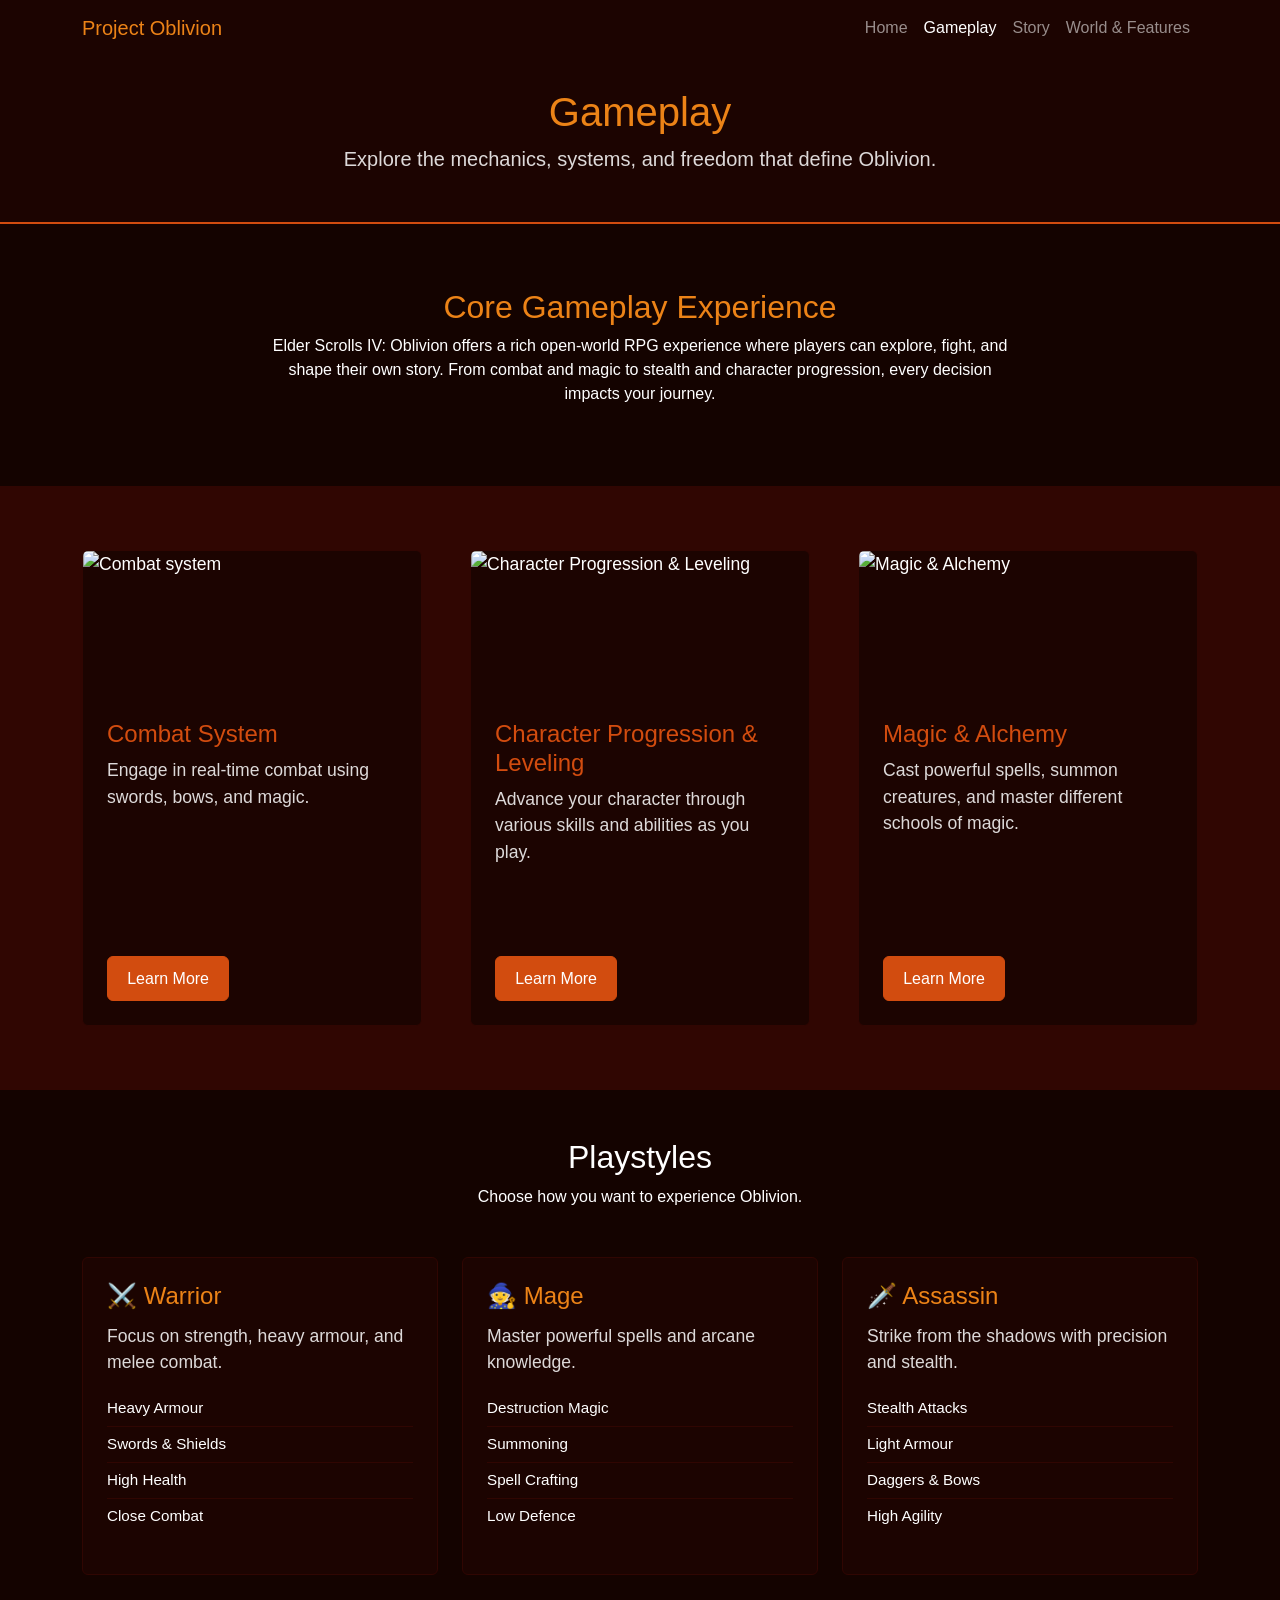
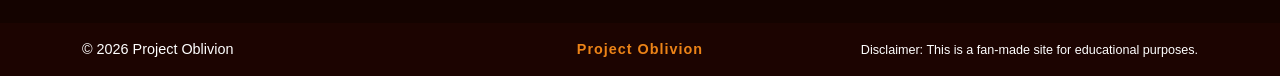
==== gameplay.html @ 770ca94a "Update modal images for combat, character progression, and magic systems" ====
<!doctype html>
<html lang="en">

<head>
  <meta charset="UTF-8" />
  <meta name="viewport" content="width=device-width, initial-scale=1.0" />
  <link href="https://cdn.jsdelivr.net/npm/bootstrap@5.3.3/dist/css/bootstrap.min.css" rel="stylesheet" />
  <link rel="stylesheet" href="style.css" />

  <title>Gameplay | Project Oblivion</title>
</head>

<body>
  <header>
    <nav class="navbar navbar-expand-lg navbar-dark">
      <div class="container">
        <a class="navbar-brand" href="index.html">Project Oblivion</a>

        <button class="navbar-toggler" type="button" data-bs-toggle="collapse" data-bs-target="#mainNav"
          aria-controls="mainNav" aria-expanded="false" aria-label="Toggle navigation">
          <span class="navbar-toggler-icon"></span>
        </button>

        <div class="collapse navbar-collapse" id="mainNav">
          <ul class="navbar-nav ms-auto">
            <li class="nav-item">
              <a class="nav-link" href="index.html">Home</a>
            </li>
            <li class="nav-item">
              <a class="nav-link active" href="gameplay.html">Gameplay</a>
            </li>
            <li class="nav-item">
              <a class="nav-link" href="story.html">Story</a>
            </li>
            <li class="nav-item">
              <a class="nav-link" href="world&features.html">World & Features</a>
            </li>
          </ul>
        </div>
      </div>
    </nav>
  </header>

  <main>
    <section class="page-hero text-center">
      <div class="container">
        <h1 class="display-6">Gameplay</h1>
        <p class="lead">
          Explore the mechanics, systems, and freedom that define Oblivion.
        </p>
      </div>
    </section>

    <section class="content-section">
      <div class="container">
        <div class="row">
          <div class="col-lg-8 mx-auto text-center">
            <h2>Core Gameplay Experience</h2>
            <p>
              Elder Scrolls IV: Oblivion offers a rich open-world RPG
              experience where players can explore, fight, and shape their own
              story. From combat and magic to stealth and character
              progression, every decision impacts your journey.
            </p>
          </div>
        </div>
      </div>
    </section>

    <section class="card-section">
      <div class="container">
        <div class="row g-5">

          <div class="col-md-4">
            <article class="card h-100 card-hover theme-card">
              <img src="images/combat.jpg" class="card-img-top" alt="Combat system" />

              <div class="card-body d-flex flex-column">
                <h5 class="card-title">Combat System</h5>
                <p class="card-text">
                  Engage in real-time combat using swords, bows, and magic.
                </p>
                <button class="btn btn-primary btn-card-bottom-left" data-bs-toggle="modal"
                  data-bs-target="#combatModal">
                  Learn More
                </button>
              </div>
            </article>
          </div>


          <div class="col-md-4">
            <article class="card h-100 card-hover theme-card">
              <img src="images/progression.jpg" class="card-img-top" alt="Character Progression & Leveling" />

              <div class="card-body d-flex flex-column">
                <h5 class="card-title">Character Progression & Leveling</h5>
                <p class="card-text">
                  Advance your character through various skills and abilities as you play.
                </p>
                <button class="btn btn-primary btn-card-bottom-left" data-bs-toggle="modal"
                  data-bs-target="#progressionModal">
                  Learn More
                </button>
              </div>
            </article>
          </div>

          <div class="col-md-4">
            <article class="card h-100 card-hover theme-card">
              <img src="images/magic.jpg" class="card-img-top" alt="Magic & Alchemy" />

              <div class="card-body d-flex flex-column">
                <h5 class="card-title">Magic & Alchemy</h5>
                <p class="card-text">
                  Cast powerful spells, summon creatures, and master different schools of magic.
                </p>
                <button class="btn btn-primary btn-card-bottom-left" data-bs-toggle="modal"
                  data-bs-target="#magicModal">
                  Learn More
                </button>
              </div>
            </article>
          </div>

        </div>
      </div>
    </section>

    <section class="playstyle-section py-5">
      <div class="container">

        <div class="text-center mb-5">
          <h2>Playstyles</h2>
          <p>
            Choose how you want to experience Oblivion.
          </p>
        </div>

        <div class="row g-4">
          <div class="col-md-4">
            <article class="card playstyle-card h-100">
              <div class="card-body d-flex flex-column">
                <h4 class="playstyle-title">⚔️ Warrior</h4>
                <p class="playstyle-text">
                  Focus on strength, heavy armour, and melee combat.
                </p>

                <ul class="playstyle-list list-unstyled mt-auto">
                  <li>Heavy Armour</li>
                  <li>Swords & Shields</li>
                  <li>High Health</li>
                  <li>Close Combat</li>
                </ul>

              </div>
            </article>
          </div>

          <div class="col-md-4">
            <article class="card playstyle-card h-100">
              <div class="card-body d-flex flex-column">
                <h4 class="playstyle-title">🧙 Mage</h4>
                <p class="playstyle-text">
                  Master powerful spells and arcane knowledge.
                </p>

                <ul class="playstyle-list list-unstyled mt-auto">
                  <li>Destruction Magic</li>
                  <li>Summoning</li>
                  <li>Spell Crafting</li>
                  <li>Low Defence</li>
                </ul>

              </div>
            </article>
          </div>

          <div class="col-md-4">
            <article class="card playstyle-card h-100">
              <div class="card-body d-flex flex-column">
                <h4 class="playstyle-title">🗡️ Assassin</h4>
                <p class="playstyle-text">
                  Strike from the shadows with precision and stealth.
                </p>

                <ul class="playstyle-list list-unstyled mt-auto">
                  <li>Stealth Attacks</li>
                  <li>Light Armour</li>
                  <li>Daggers & Bows</li>
                  <li>High Agility</li>
                </ul>

              </div>
            </article>
          </div>

        </div>
      </div>
    </section>

  </main>
  <footer class="text-white py-3 mt-auto">
    <div class="container">
      <div class="row align-items-center text-center text-md-start">
        <div class="col-md-4 mb-2 mb-md-0">
          <span>&copy; 2026 Project Oblivion</span>
        </div>

        <div class="col-md-4 text-md-center mb-2 mb-md-0">
          <strong>Project Oblivion</strong>
        </div>

        <div class="col-md-4 text-md-end">
          <small>
            Disclaimer: This is a fan-made site for educational purposes.
          </small>
        </div>
      </div>
    </div>
  </footer>

  <div class="modal fade" id="combatModal" tabindex="-1" aria-labelledby="combatModalLabel" aria-hidden="true">
    <div class="modal-dialog modal-lg modal-dialog-centered">
      <div class="modal-content">

        <div class="modal-header">
          <h5 class="modal-title" id="combatModalLabel">Combat System</h5>
          <button type="button" class="btn-close" data-bs-dismiss="modal" aria-label="Close"></button>
        </div>

        <div class="modal-body">
          <img src="images/combat-system.jpg" class="img-fluid modal-img mb-3"
            alt="Combat gameplay">

          <h1>Mastering Combat</h1>

          <p>
            Oblivion's combat revolves around four weapon skills —
            Blade, Blunt, Hand to Hand, and Marksman — each tied to Strength or Agility.
            Blocking, timing, and counterattacks form the core of melee combat.
            Power attacks deal heavy damage and vary depending on movement direction.
            Against ranged enemies, strafing and timing are key to survival.
            Weapon durability also plays a major role in overall damage output.
          </p>
        </div>

        <div class="modal-footer">
          <button class="btn btn-secondary" data-bs-dismiss="modal">Close</button>
        </div>

      </div>
    </div>
  </div>

  <div class="modal fade" id="progressionModal" tabindex="-1" aria-labelledby="progressionModalLabel"
    aria-hidden="true">
    <div class="modal-dialog modal-lg modal-dialog-centered">
      <div class="modal-content">

        <div class="modal-header">
          <h5 class="modal-title" id="progressionModalLabel">Character Progression & Leveling</h5>
          <button type="button" class="btn-close" data-bs-dismiss="modal" aria-label="Close"></button>
        </div>

        <div class="modal-body">
          <img src="images/character-progression.jpg" class="img-fluid modal-img mb-3"
            alt="Character progression">

          <h1>Leveling System</h1>

          <p>
            In Oblivion, your skills improve by using them in gameplay.
            Combat, magic, and stealth actions directly influence your character growth.
            When you rest, you level up and allocate attribute bonuses.
          </p>

          <p>
            This system encourages organic development while still allowing strategic build optimization
            depending on how you play.
          </p>
        </div>

        <div class="modal-footer">
          <button class="btn btn-secondary" data-bs-dismiss="modal">Close</button>
        </div>

      </div>
    </div>
  </div>

  <div class="modal fade" id="magicModal" tabindex="-1" aria-labelledby="magicModalLabel" aria-hidden="true">
    <div class="modal-dialog modal-lg modal-dialog-centered">
      <div class="modal-content">

        <div class="modal-header">
          <h5 class="modal-title" id="magicModalLabel">Magic & Alchemy</h5>
          <button type="button" class="btn-close" data-bs-dismiss="modal" aria-label="Close"></button>
        </div>

        <div class="modal-body">
          <img src="images/magic-modal.jpg" class="img-fluid modal-img mb-3"
            alt="Magic and alchemy">

          <h1>Arcane Systems</h1>

          <p>
            Magic is divided into schools such as Destruction, Restoration, Illusion, Conjuration,
            Alteration, and Mysticism. Each school offers unique abilities and playstyles.
          </p>

          <p>
            Alchemy allows you to craft potions and poisons from ingredients found across the world.
            Experimentation reveals effects and enables powerful custom combinations.
          </p>

          <p>
            Together, Magic and Alchemy create deep gameplay flexibility for any character build.
          </p>
        </div>

        <div class="modal-footer">
          <button class="btn btn-secondary" data-bs-dismiss="modal">Close</button>
        </div>

      </div>
    </div>
  </div>

  <script src="https://cdn.jsdelivr.net/npm/bootstrap@5.3.3/dist/js/bootstrap.bundle.min.js"></script>
</body>

</html>
---- style.css ----
:root {
    --coffee-bean: #140300;
    --coffee-bean-2: #1C0401;
    --rich-mahogany: #300602;
    --spicy-orange: #D24C0F;
    --tiger-orange: #EC8317;
}

html, body {
    height: 100%;
    margin: 0;
}

body {
    font-family: Arial, sans-serif;
    background-color: var(--rich-mahogany);
    color: #fff;
    display: flex;
    flex-direction: column;
}

main {
    flex: 1;
}

.navbar {
    background-color: var(--coffee-bean-2);
}

.navbar-brand {
    color: var(--tiger-orange);
}

footer {
    font-size: 0.9rem;
    background-color: var(--coffee-bean-2);
    color: white;
    border-top: none;
    margin-top: 0;
}

footer strong {
    color: var(--tiger-orange);
    letter-spacing: 1px;
}

.hero-slide {
    height: 40vh;
    background-size: cover;
    background-position: center;
    position: relative;
}

.hero-slide::before {
    content: "";
    position: absolute;
    inset: 0;
    background: rgba(0, 0, 0, 0.6);
}

.carousel-caption {
    z-index: 2;
}

.carousel-caption h1 {
    color: var(--tiger-orange);
    text-shadow: 0 0 10px rgba(236, 131, 23, 0.4);
}

.hero-slide-1 { background-image: url('images/hero1.jpg'); }
.hero-slide-2 { background-image: url('images/hero2.jpg'); }
.hero-slide-3 { background-image: url('images/hero3.jpg'); }
.hero-slide-4 { background-image: url('images/hero4.jpg'); }

.card {
    background-color: var(--coffee-bean-2);
    color: white;
    border: 1px solid var(--rich-mahogany);
}

.card-img-top {
    height: 150px;
    object-fit: cover;
}

.card-title {
    color: var(--spicy-orange);
}

.card-body {
    padding: 1rem;
}

.card-hover {
    transition: transform 0.3s ease, box-shadow 0.3s ease, border-color 0.3s ease;
}

.card-hover:hover {
    transform: translateY(-8px);
    box-shadow: 0 10px 25px rgba(236, 131, 23, 0.25);
    border-color: var(--tiger-orange);
}

.modal-img {
    width: 100%;
    max-height: 200px;
    object-fit: cover;
}

.btn-primary {
    background-color: var(--spicy-orange);
    border-color: var(--spicy-orange);
}

.btn-primary:hover {
    background-color: var(--tiger-orange);
    border-color: var(--tiger-orange);
}

.list-group-item {
    background-color: var(--coffee-bean-2);
    color: white;
    border-color: var(--rich-mahogany);
}

.page-hero {
    background-color: var(--coffee-bean-2);
    color: white;
    padding: 2rem 0;
    border-bottom: 2px solid var(--spicy-orange);
}

.page-hero h1 {
    color: var(--tiger-orange);
}

.page-hero p {
    color: rgba(255, 255, 255, 0.85);
}

.content-section {
    background-color: var(--coffee-bean);
    color: white;
    padding: 4rem 0;
}

.content-section h2 {
    color: var(--tiger-orange);
}

.card-section {
    background-color: var(--rich-mahogany);
    padding: 4rem 0;
}

.theme-card {
    background-color: var(--coffee-bean-2);
    color: white;
    border: 1px solid var(--rich-mahogany);
}

.theme-card .card-title {
    color: var(--spicy-orange);
}

.theme-card .card-text {
    color: rgba(255, 255, 255, 0.85);
}

.playstyle-section {
    background-color: var(--coffee-bean);
    color: white;
}

.playstyle-card {
    background-color: var(--coffee-bean-2);
    border: 1px solid var(--rich-mahogany);
    transition: transform 0.3s ease, box-shadow 0.3s ease, border-color 0.3s ease;
}

.playstyle-card:hover {
    transform: translateY(-8px);
    box-shadow: 0 10px 25px rgba(236, 131, 23, 0.25);
    border-color: var(--tiger-orange);
}

.playstyle-title {
    color: var(--tiger-orange);
    margin-bottom: 0.75rem;
}

.playstyle-text {
    color: rgba(255, 255, 255, 0.85);
}

.playstyle-list li {
    padding: 6px 0;
    border-bottom: 1px solid var(--rich-mahogany);
    color: white;
    font-size: 0.95rem;
}

.playstyle-list li:last-child {
    border-bottom: none;
}

.card-body {
    display: flex;
    flex-direction: column;
    height: 100%;
}

.btn-card-bottom-left {
    margin-top: auto;
    align-self: flex-start;
}

.side-quests .theme-card {
    transition: transform 0.3s ease, box-shadow 0.3s ease;
}

.side-quests .theme-card:hover {
    transform: translateY(-8px) scale(1.05);
    box-shadow: 0 12px 30px rgba(236, 131, 23, 0.3);
    border-color: var(--tiger-orange);
}

#storyAccordion .accordion-item {
    background-color: var(--coffee-bean-2);
    border: 1px solid var(--rich-mahogany);
    margin-bottom: 10px;
    border-radius: 6px;
    overflow: hidden;
}

#storyAccordion .accordion-button {
    background-color: var(--coffee-bean-2);
    color: white;
    font-weight: 500;
    box-shadow: none;
}

#storyAccordion .accordion-button:not(.collapsed) {
    background-color: var(--rich-mahogany);
    color: var(--tiger-orange);
}

#storyAccordion .accordion-body {
    background-color: var(--coffee-bean-2);
    color: rgba(255, 255, 255, 0.85);
    border-top: 1px solid var(--rich-mahogany);
}

.modal-content {
    background-color: var(--coffee-bean-2);
    color: white;
    border: 1px solid var(--rich-mahogany);
}

.modal-header {
    border-bottom: 1px solid var(--rich-mahogany);
}

.map-card {
    border: 2px solid var(--spicy-orange);
    box-shadow: 0 0 20px rgba(236, 131, 23, 0.15);
}

.feature-card {
    transition: transform 0.3s ease, box-shadow 0.3s ease;
}

.feature-card:hover {
    transform: translateY(-10px) scale(1.04);
    box-shadow: 0 12px 30px rgba(236, 131, 23, 0.25);
    border-color: var(--tiger-orange);
}

@media (min-width: 1200px) {
    .card {
        font-size: 1.1rem;
    }

    .card-title {
        font-size: 1.5rem;
    }

    .card-img-top {
        height: 220px;
    }

    .card-body {
        padding: 1.5rem;
    }

    .btn {
        font-size: 1rem;
        padding: 0.6rem 1.2rem;
    }
}
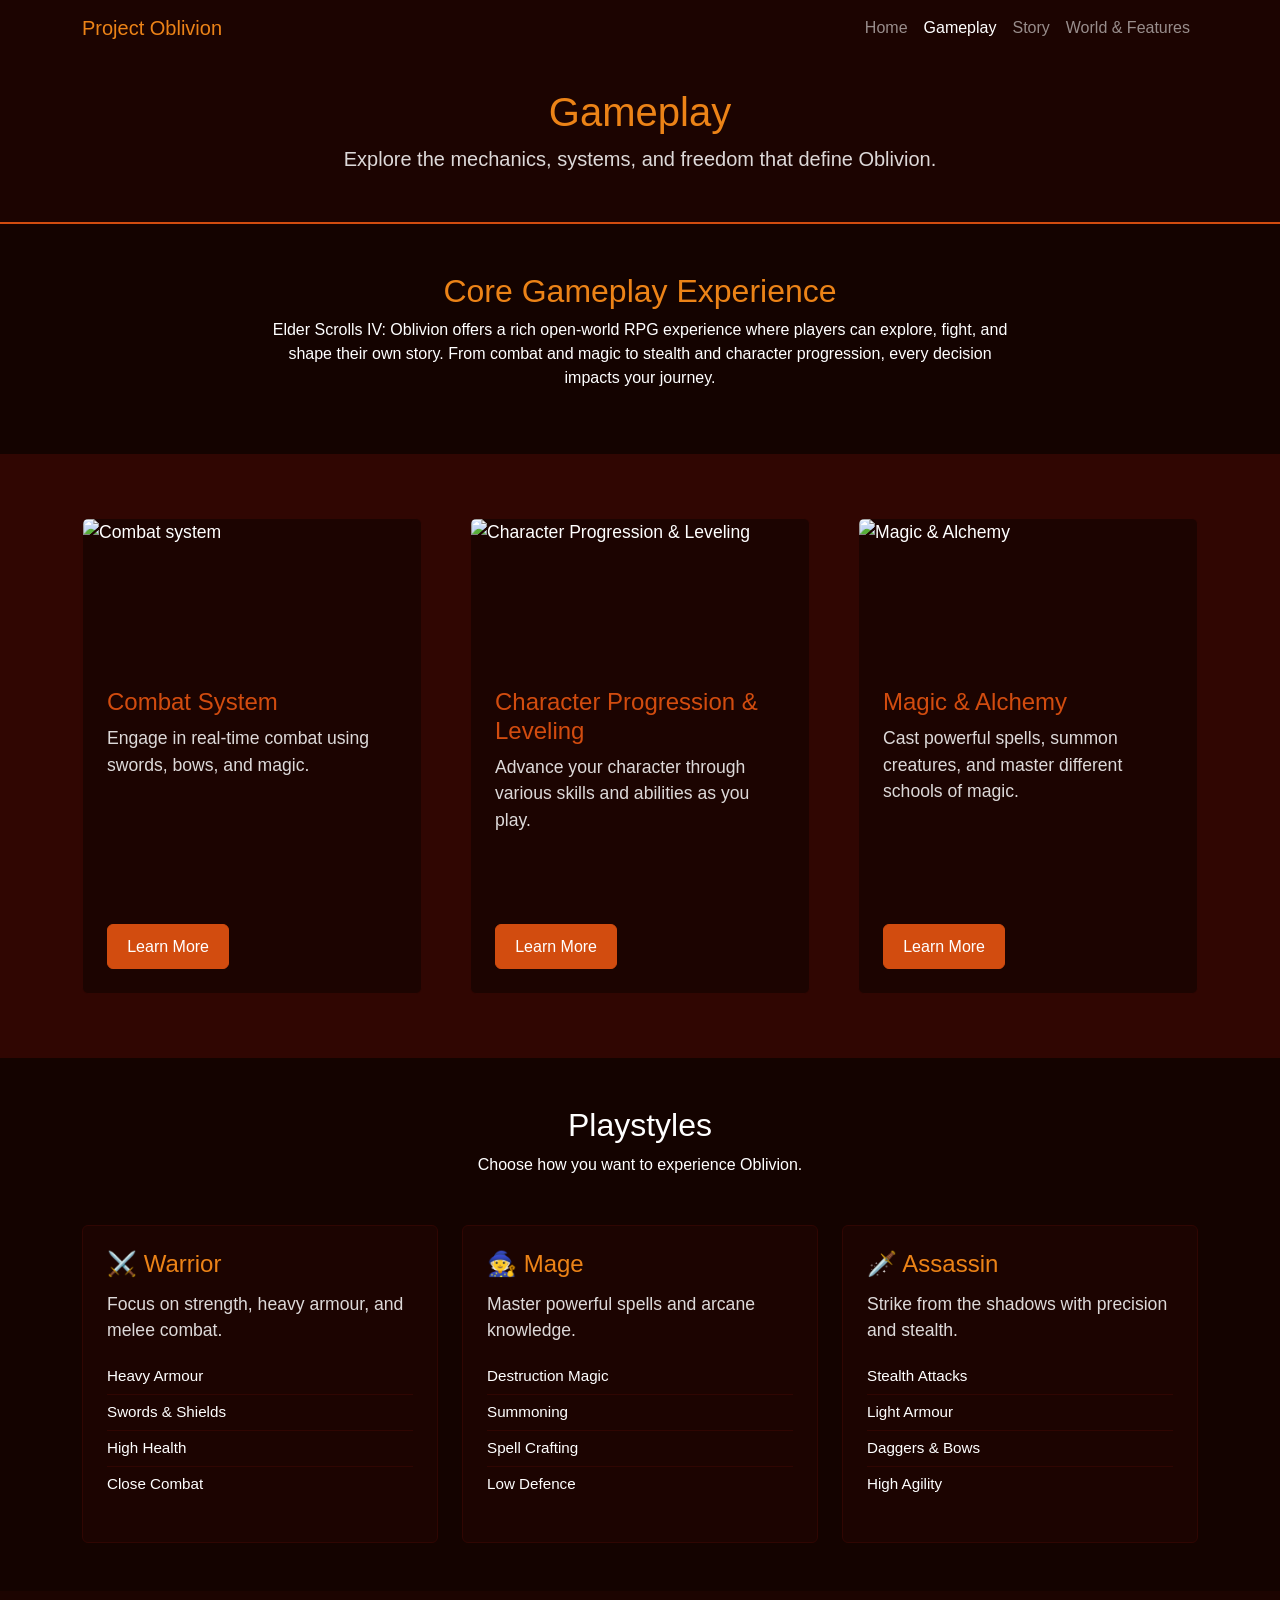
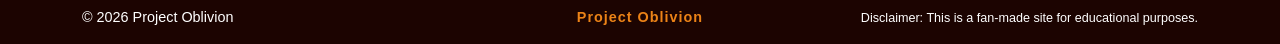
==== commit 0a6ec8b3: "Add core gameplay section class with padding for improved layout" ====
--- a/gameplay.html
+++ b/gameplay.html
@@ -51,7 +51,7 @@
       </div>
     </section>
 
-    <section class="content-section">
+    <section class="content-section core-gameplay-section">
       <div class="container">
         <div class="row">
           <div class="col-lg-8 mx-auto text-center">
--- a/style.css
+++ b/style.css
@@ -276,6 +276,11 @@
     border-color: var(--tiger-orange);
 }
 
+.core-gameplay-section {
+    padding-top: 3.0rem;
+    padding-bottom: 3.0rem;
+}
+
 @media (min-width: 1200px) {
     .card {
         font-size: 1.1rem;
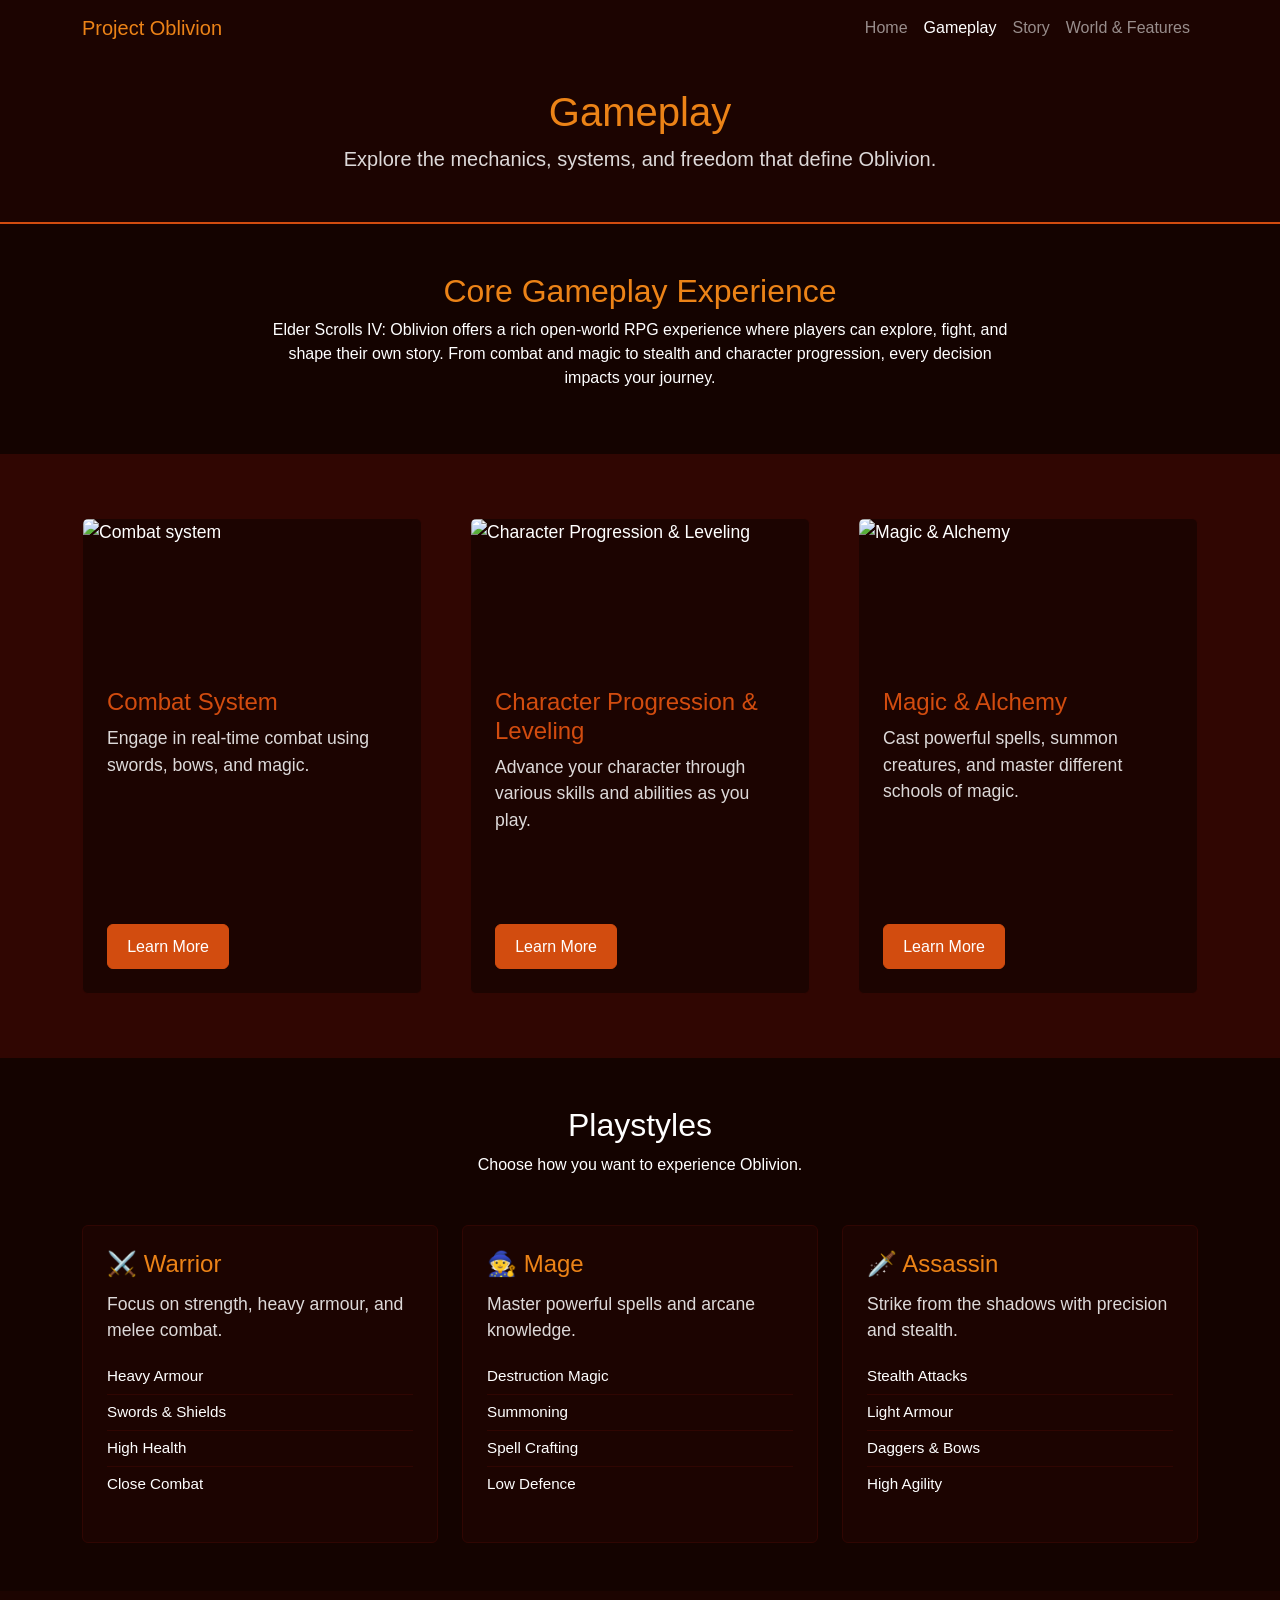
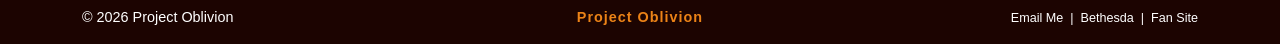
==== commit 09d2c392: "Enhance footer with contact email and links to Bethesda for improved user engagement" ====
--- a/gameplay.html
+++ b/gameplay.html
@@ -200,9 +200,11 @@
     </section>
 
   </main>
-  <footer class="text-white py-3 mt-auto">
+
+  <footer class="text-white py-3 mt-auto" role="contentinfo">
     <div class="container">
       <div class="row align-items-center text-center text-md-start">
+
         <div class="col-md-4 mb-2 mb-md-0">
           <span>&copy; 2026 Project Oblivion</span>
         </div>
@@ -213,9 +215,19 @@
 
         <div class="col-md-4 text-md-end">
           <small>
-            Disclaimer: This is a fan-made site for educational purposes.
+            <a href="mailto:jakelynch9320@gmail.com?subject=Oblivion%20Website%20Query"
+              class="text-white text-decoration-none">
+              Email Me
+            </a>
+            &nbsp;|&nbsp;
+            <a href="https://bethesda.net" target="_blank" rel="noopener" class="text-white text-decoration-none">
+              Bethesda
+            </a>
+            &nbsp;|&nbsp;
+            <span>Fan Site</span>
           </small>
         </div>
+
       </div>
     </div>
   </footer>
@@ -230,8 +242,7 @@
         </div>
 
         <div class="modal-body">
-          <img src="images/combat-system.jpg" class="img-fluid modal-img mb-3"
-            alt="Combat gameplay">
+          <img src="images/combat-system.jpg" class="img-fluid modal-img mb-3" alt="Combat gameplay">
 
           <h1>Mastering Combat</h1>
 
@@ -264,8 +275,7 @@
         </div>
 
         <div class="modal-body">
-          <img src="images/character-progression.jpg" class="img-fluid modal-img mb-3"
-            alt="Character progression">
+          <img src="images/character-progression.jpg" class="img-fluid modal-img mb-3" alt="Character progression">
 
           <h1>Leveling System</h1>
 
@@ -299,8 +309,7 @@
         </div>
 
         <div class="modal-body">
-          <img src="images/magic-modal.jpg" class="img-fluid modal-img mb-3"
-            alt="Magic and alchemy">
+          <img src="images/magic-modal.jpg" class="img-fluid modal-img mb-3" alt="Magic and alchemy">
 
           <h1>Arcane Systems</h1>
 
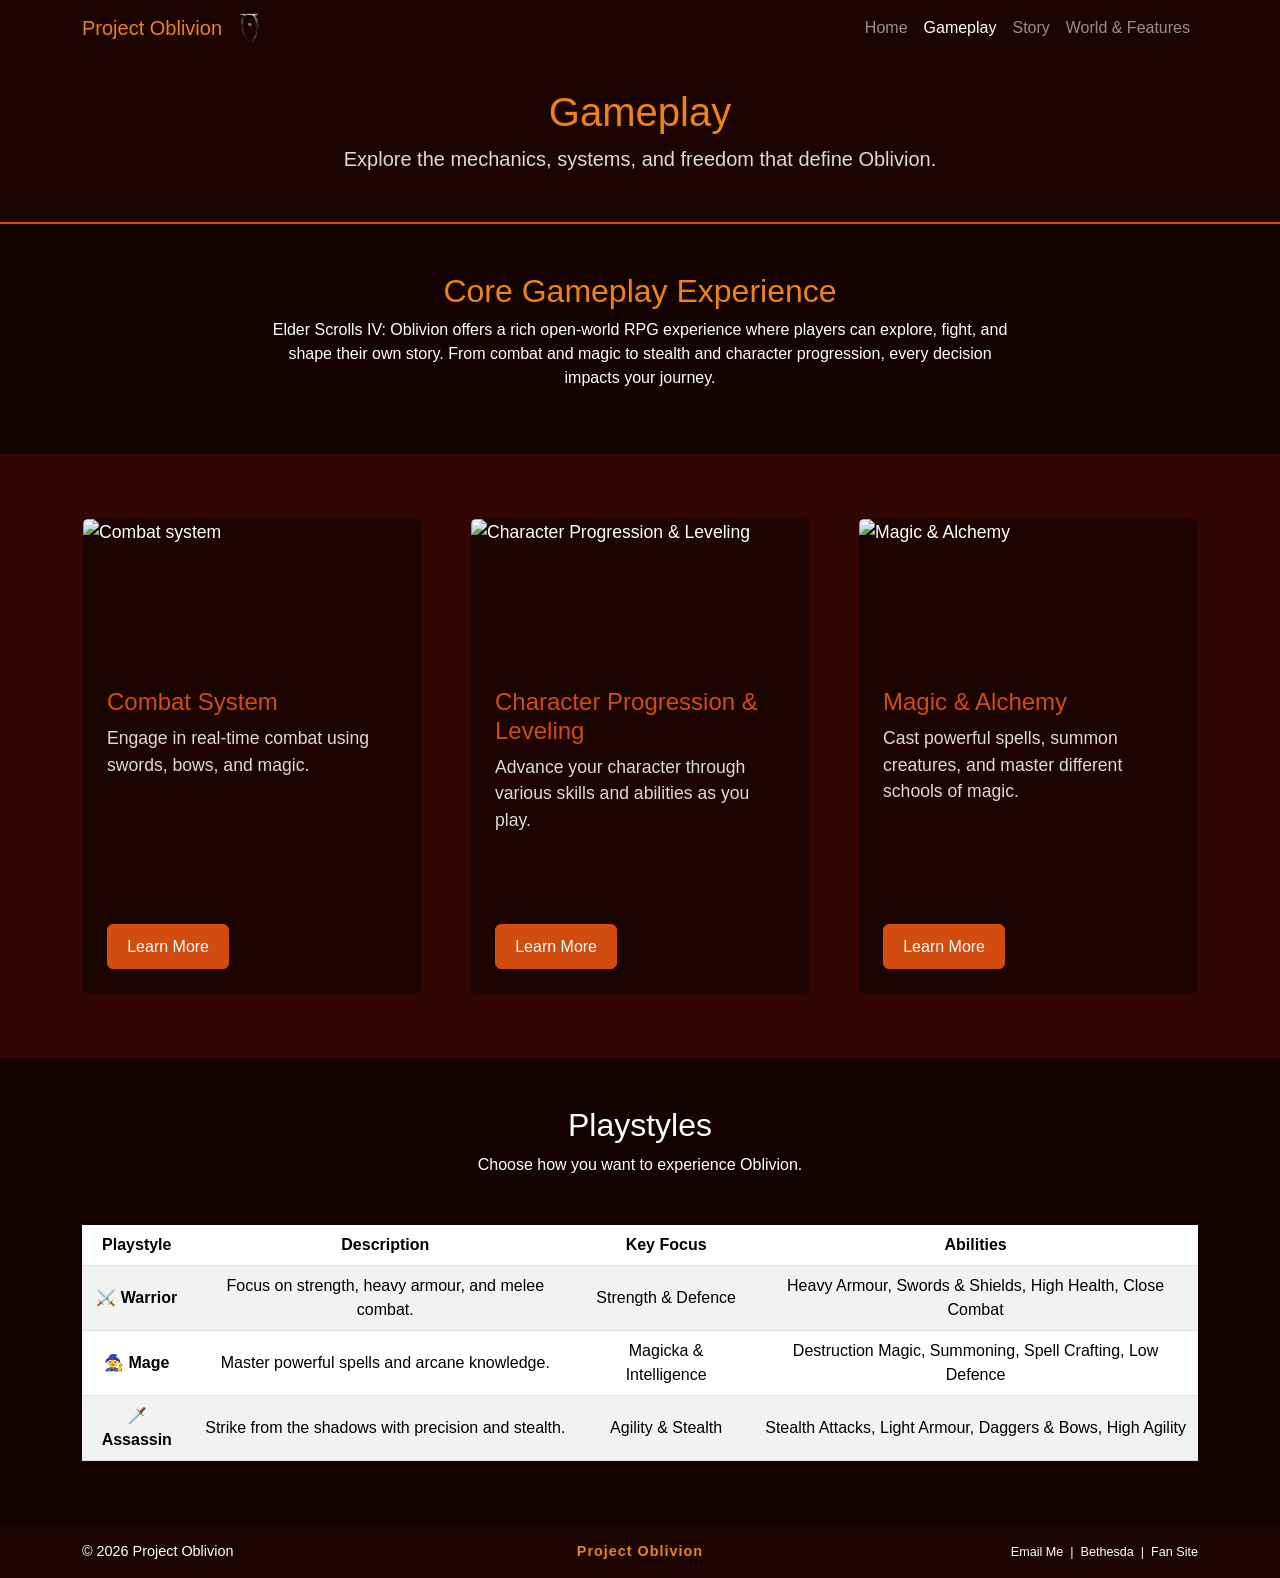
==== commit 0949fb14: "Add logo to navbar for enhanced branding across gameplay, story, and world & features pages" ====
--- a/gameplay.html
+++ b/gameplay.html
@@ -14,7 +14,10 @@
   <header>
     <nav class="navbar navbar-expand-lg navbar-dark">
       <div class="container">
-        <a class="navbar-brand" href="index.html">Project Oblivion</a>
+        <a class="navbar-brand d-flex align-items-center gap-3" href="index.html">
+          Project Oblivion
+          <img src="images/logo.png" alt="Project Oblivion logo" height="30">
+        </a>
 
         <button class="navbar-toggler" type="button" data-bs-toggle="collapse" data-bs-target="#mainNav"
           aria-controls="mainNav" aria-expanded="false" aria-label="Toggle navigation">
@@ -132,70 +135,55 @@
 
         <div class="text-center mb-5">
           <h2>Playstyles</h2>
-          <p>
-            Choose how you want to experience Oblivion.
-          </p>
-        </div>
-
-        <div class="row g-4">
-          <div class="col-md-4">
-            <article class="card playstyle-card h-100">
-              <div class="card-body d-flex flex-column">
-                <h4 class="playstyle-title">⚔️ Warrior</h4>
-                <p class="playstyle-text">
-                  Focus on strength, heavy armour, and melee combat.
-                </p>
-
-                <ul class="playstyle-list list-unstyled mt-auto">
-                  <li>Heavy Armour</li>
-                  <li>Swords & Shields</li>
-                  <li>High Health</li>
-                  <li>Close Combat</li>
-                </ul>
-
-              </div>
-            </article>
-          </div>
-
-          <div class="col-md-4">
-            <article class="card playstyle-card h-100">
-              <div class="card-body d-flex flex-column">
-                <h4 class="playstyle-title">🧙 Mage</h4>
-                <p class="playstyle-text">
-                  Master powerful spells and arcane knowledge.
-                </p>
-
-                <ul class="playstyle-list list-unstyled mt-auto">
-                  <li>Destruction Magic</li>
-                  <li>Summoning</li>
-                  <li>Spell Crafting</li>
-                  <li>Low Defence</li>
-                </ul>
-
-              </div>
-            </article>
-          </div>
-
-          <div class="col-md-4">
-            <article class="card playstyle-card h-100">
-              <div class="card-body d-flex flex-column">
-                <h4 class="playstyle-title">🗡️ Assassin</h4>
-                <p class="playstyle-text">
-                  Strike from the shadows with precision and stealth.
-                </p>
-
-                <ul class="playstyle-list list-unstyled mt-auto">
-                  <li>Stealth Attacks</li>
-                  <li>Light Armour</li>
-                  <li>Daggers & Bows</li>
-                  <li>High Agility</li>
-                </ul>
-
-              </div>
-            </article>
-          </div>
-
-        </div>
+          <p>Choose how you want to experience Oblivion.</p>
+        </div>
+
+        <div class="table-responsive">
+          <table class="table custom-table table-striped table-hover align-middle text-center">
+
+            <thead>
+              <tr>
+                <th>Playstyle</th>
+                <th>Description</th>
+                <th>Key Focus</th>
+                <th>Abilities</th>
+              </tr>
+            </thead>
+
+            <tbody>
+
+              <tr>
+                <td><strong>⚔️ Warrior</strong></td>
+                <td>Focus on strength, heavy armour, and melee combat.</td>
+                <td>Strength & Defence</td>
+                <td>
+                  Heavy Armour, Swords & Shields, High Health, Close Combat
+                </td>
+              </tr>
+
+              <tr>
+                <td><strong>🧙 Mage</strong></td>
+                <td>Master powerful spells and arcane knowledge.</td>
+                <td>Magicka & Intelligence</td>
+                <td>
+                  Destruction Magic, Summoning, Spell Crafting, Low Defence
+                </td>
+              </tr>
+
+              <tr>
+                <td><strong>🗡️ Assassin</strong></td>
+                <td>Strike from the shadows with precision and stealth.</td>
+                <td>Agility & Stealth</td>
+                <td>
+                  Stealth Attacks, Light Armour, Daggers & Bows, High Agility
+                </td>
+              </tr>
+
+            </tbody>
+
+          </table>
+        </div>
+
       </div>
     </section>
 
@@ -244,7 +232,7 @@
         <div class="modal-body">
           <img src="images/combat-system.jpg" class="img-fluid modal-img mb-3" alt="Combat gameplay">
 
-          <h1>Mastering Combat</h1>
+          <h2>Mastering Combat</h2>
 
           <p>
             Oblivion's combat revolves around four weapon skills —
@@ -277,7 +265,7 @@
         <div class="modal-body">
           <img src="images/character-progression.jpg" class="img-fluid modal-img mb-3" alt="Character progression">
 
-          <h1>Leveling System</h1>
+          <h2>Leveling System</h2>
 
           <p>
             In Oblivion, your skills improve by using them in gameplay.
@@ -311,7 +299,7 @@
         <div class="modal-body">
           <img src="images/magic-modal.jpg" class="img-fluid modal-img mb-3" alt="Magic and alchemy">
 
-          <h1>Arcane Systems</h1>
+          <h2>Arcane Systems</h2>
 
           <p>
             Magic is divided into schools such as Destruction, Restoration, Illusion, Conjuration,
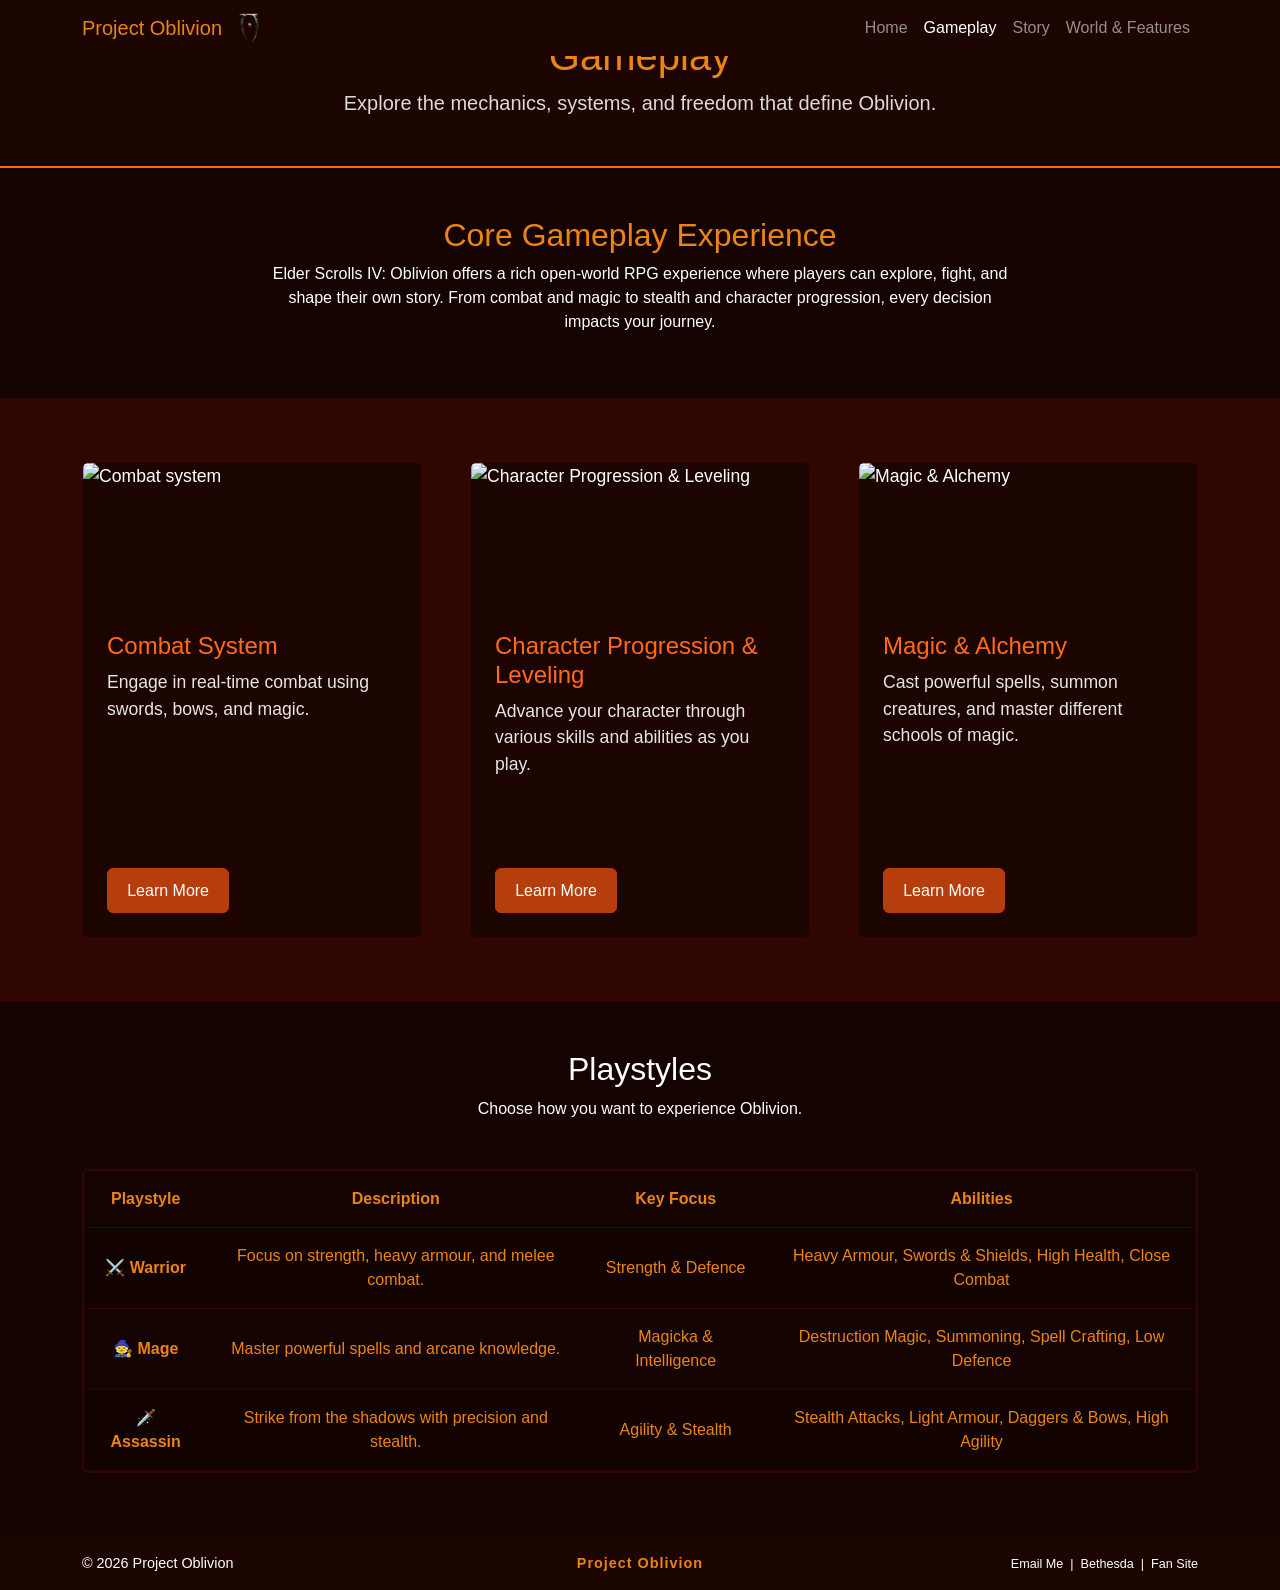
==== commit c45e1d8c: "Make navbar fixed-top for consistent navigation across pages" ====
--- a/gameplay.html
+++ b/gameplay.html
@@ -12,7 +12,7 @@
 
 <body>
   <header>
-    <nav class="navbar navbar-expand-lg navbar-dark">
+    <nav class="navbar navbar-expand-lg navbar-dark fixed-top" aria-label="Main navigation">
       <div class="container">
         <a class="navbar-brand d-flex align-items-center gap-3" href="index.html">
           Project Oblivion
--- a/style.css
+++ b/style.css
@@ -2,11 +2,12 @@
     --coffee-bean: #140300;
     --coffee-bean-2: #1C0401;
     --rich-mahogany: #300602;
-    --spicy-orange: #D24C0F;
+    --spicy-orange: #FF6A1A;;
     --tiger-orange: #EC8317;
 }
 
-html, body {
+html,
+body {
     height: 100%;
     margin: 0;
 }
@@ -44,6 +45,11 @@
     letter-spacing: 1px;
 }
 
+footer a {
+  color: #ffffff;
+  text-decoration: underline;
+}
+
 .hero-slide {
     height: 40vh;
     background-size: cover;
@@ -55,7 +61,7 @@
     content: "";
     position: absolute;
     inset: 0;
-    background: rgba(0, 0, 0, 0.6);
+    background: rgba(0, 0, 0, 0.75);
 }
 
 .carousel-caption {
@@ -67,10 +73,21 @@
     text-shadow: 0 0 10px rgba(236, 131, 23, 0.4);
 }
 
-.hero-slide-1 { background-image: url('images/hero1.jpg'); }
-.hero-slide-2 { background-image: url('images/hero2.jpg'); }
-.hero-slide-3 { background-image: url('images/hero3.jpg'); }
-.hero-slide-4 { background-image: url('images/hero4.jpg'); }
+.hero-slide-1 {
+    background-image: url('images/hero1.jpg');
+}
+
+.hero-slide-2 {
+    background-image: url('images/hero2.jpg');
+}
+
+.hero-slide-3 {
+    background-image: url('images/hero3.jpg');
+}
+
+.hero-slide-4 {
+    background-image: url('images/hero4.jpg');
+}
 
 .card {
     background-color: var(--coffee-bean-2);
@@ -108,8 +125,9 @@
 }
 
 .btn-primary {
-    background-color: var(--spicy-orange);
-    border-color: var(--spicy-orange);
+  background-color: #b63e0c;
+  border-color: #b63e0c;
+  color: #fff;
 }
 
 .btn-primary:hover {
@@ -164,7 +182,7 @@
 }
 
 .theme-card .card-text {
-    color: rgba(255, 255, 255, 0.85);
+  color: #e6e6e6;
 }
 
 .playstyle-section {
@@ -215,6 +233,11 @@
     align-self: flex-start;
 }
 
+.btn-close {
+    filter: invert(1);
+    opacity: 1;
+}
+
 .side-quests .theme-card {
     transition: transform 0.3s ease, box-shadow 0.3s ease;
 }
@@ -281,6 +304,75 @@
     padding-bottom: 3.0rem;
 }
 
+.accordion-button:focus {
+    outline-offset: 4px !important;
+    background: #0d6efd !important;
+    color: black !important;
+}
+
+.custom-table {
+    border: 2px solid var(--rich-mahogany) !important;
+    border-collapse: separate;
+    border-spacing: 0;
+    border-radius: 6px;
+    overflow: hidden;
+}
+
+
+.custom-table thead {
+    background-color: var(--coffee-bean);
+    border-bottom: 2px solid var(--spicy-orange);
+}
+
+.custom-table thead th {
+    color: var(--tiger-orange);
+    border-color: var(--rich-mahogany) !important;
+}
+
+.custom-table tbody tr {
+    background-color: var(--coffee-bean-2);
+    color: white;
+    border-color: var(--rich-mahogany);
+    transition: background-color 0.2s ease;
+}
+
+.custom-table tbody tr:hover {
+    background-color: rgba(236, 131, 23, 0.12);
+}
+
+.custom-table td,
+.custom-table thead th {
+    background-color: var(--coffee-bean) !important;
+    color: var(--tiger-orange) !important;
+    border-color: var(--rich-mahogany) !important;
+    padding: 1rem;
+}
+
+.custom-table.table-striped>tbody>tr:nth-of-type(odd)>* {
+    background-color: rgba(0, 0, 0, 0.08);
+    color: white;
+}
+
+.map-card {
+    border: 2px solid var(--spicy-orange);
+    box-shadow: 0 0 20px rgba(236, 131, 23, 0.15);
+    overflow: hidden;
+}
+
+.map-card img {
+    width: 100%;
+    height: 70vh;
+    object-fit: contain;
+    display: block;
+}
+
+@media (max-width: 768px) {
+    .map-card img {
+        max-height: 280px;
+        object-fit: contain;
+    }
+}
+
 @media (min-width: 1200px) {
     .card {
         font-size: 1.1rem;
@@ -302,5 +394,4 @@
         font-size: 1rem;
         padding: 0.6rem 1.2rem;
     }
-}
-
+}
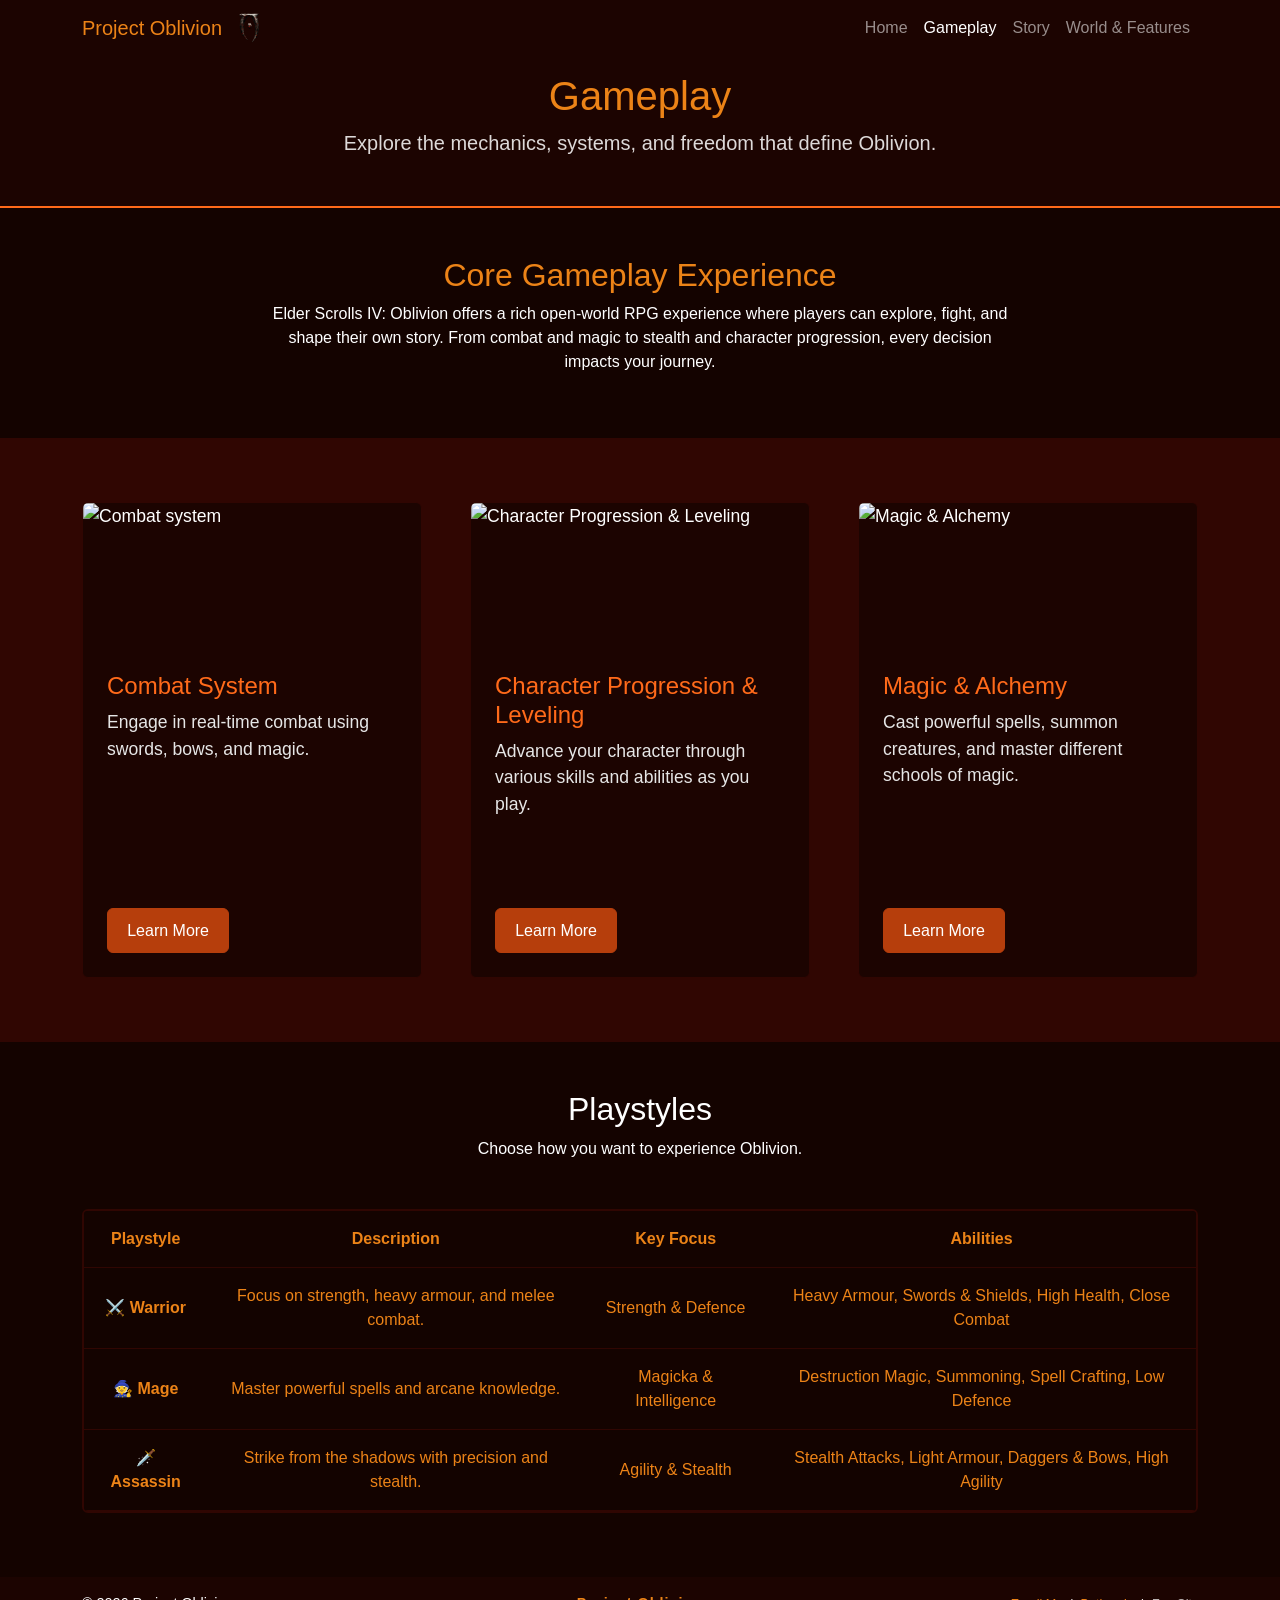
==== commit a4f79132: "Refactor footer structure for improved accessibility and consistency across pages" ====
--- a/gameplay.html
+++ b/gameplay.html
@@ -79,7 +79,7 @@
               <img src="images/combat.jpg" class="card-img-top" alt="Combat system" />
 
               <div class="card-body d-flex flex-column">
-                <h5 class="card-title">Combat System</h5>
+                <h3 class="card-title">Combat System</h3>
                 <p class="card-text">
                   Engage in real-time combat using swords, bows, and magic.
                 </p>
@@ -97,7 +97,7 @@
               <img src="images/progression.jpg" class="card-img-top" alt="Character Progression & Leveling" />
 
               <div class="card-body d-flex flex-column">
-                <h5 class="card-title">Character Progression & Leveling</h5>
+                <h3 class="card-title">Character Progression & Leveling</h3>
                 <p class="card-text">
                   Advance your character through various skills and abilities as you play.
                 </p>
@@ -114,7 +114,7 @@
               <img src="images/magic.jpg" class="card-img-top" alt="Magic & Alchemy" />
 
               <div class="card-body d-flex flex-column">
-                <h5 class="card-title">Magic & Alchemy</h5>
+                <h3 class="card-title">Magic & Alchemy</h3>
                 <p class="card-text">
                   Cast powerful spells, summon creatures, and master different schools of magic.
                 </p>
@@ -191,32 +191,33 @@
 
   <footer class="text-white py-3 mt-auto" role="contentinfo">
     <div class="container">
-      <div class="row align-items-center text-center text-md-start">
-
-        <div class="col-md-4 mb-2 mb-md-0">
-          <span>&copy; 2026 Project Oblivion</span>
-        </div>
-
-        <div class="col-md-4 text-md-center mb-2 mb-md-0">
-          <strong>Project Oblivion</strong>
-        </div>
-
-        <div class="col-md-4 text-md-end">
-          <small>
-            <a href="mailto:jakelynch9320@gmail.com?subject=Oblivion%20Website%20Query"
-              class="text-white text-decoration-none">
-              Email Me
-            </a>
-            &nbsp;|&nbsp;
-            <a href="https://bethesda.net" target="_blank" rel="noopener" class="text-white text-decoration-none">
-              Bethesda
-            </a>
-            &nbsp;|&nbsp;
-            <span>Fan Site</span>
-          </small>
-        </div>
-
-      </div>
+
+      <nav aria-label="Footer links">
+        <div class="row align-items-center text-center text-md-start">
+
+          <div class="col-md-4 mb-2 mb-md-0">
+            <span>&copy; 2026 Project Oblivion</span>
+          </div>
+
+          <div class="col-md-4 text-md-center mb-2 mb-md-0">
+            <strong>Project Oblivion</strong>
+          </div>
+
+          <div class="col-md-4 text-md-end">
+            <small>
+              <a class="footer-link" href="mailto:...">Email Me</a>
+              &nbsp;|&nbsp;
+              <a class="footer-link" href="https://bethesda.net" target="_blank" rel="noopener">
+                Bethesda
+              </a>
+              &nbsp;|&nbsp;
+              <span class="footer-text">Fan Site</span>
+            </small>
+          </div>
+
+        </div>
+      </nav>
+
     </div>
   </footer>
 
@@ -225,14 +226,14 @@
       <div class="modal-content">
 
         <div class="modal-header">
-          <h5 class="modal-title" id="combatModalLabel">Combat System</h5>
+          <h3 class="modal-title" id="combatModalLabel">Combat System</h3>
           <button type="button" class="btn-close" data-bs-dismiss="modal" aria-label="Close"></button>
         </div>
 
         <div class="modal-body">
           <img src="images/combat-system.jpg" class="img-fluid modal-img mb-3" alt="Combat gameplay">
 
-          <h2>Mastering Combat</h2>
+          <h3>Mastering Combat</h3>
 
           <p>
             Oblivion's combat revolves around four weapon skills —
@@ -258,14 +259,14 @@
       <div class="modal-content">
 
         <div class="modal-header">
-          <h5 class="modal-title" id="progressionModalLabel">Character Progression & Leveling</h5>
+          <h3 class="modal-title" id="progressionModalLabel">Character Progression & Leveling</h3>
           <button type="button" class="btn-close" data-bs-dismiss="modal" aria-label="Close"></button>
         </div>
 
         <div class="modal-body">
           <img src="images/character-progression.jpg" class="img-fluid modal-img mb-3" alt="Character progression">
 
-          <h2>Leveling System</h2>
+          <h3>Leveling System</h3>
 
           <p>
             In Oblivion, your skills improve by using them in gameplay.
@@ -292,14 +293,14 @@
       <div class="modal-content">
 
         <div class="modal-header">
-          <h5 class="modal-title" id="magicModalLabel">Magic & Alchemy</h5>
+          <h3 class="modal-title" id="magicModalLabel">Magic & Alchemy</h3>
           <button type="button" class="btn-close" data-bs-dismiss="modal" aria-label="Close"></button>
         </div>
 
         <div class="modal-body">
           <img src="images/magic-modal.jpg" class="img-fluid modal-img mb-3" alt="Magic and alchemy">
 
-          <h2>Arcane Systems</h2>
+          <h3>Arcane Systems</h3>
 
           <p>
             Magic is divided into schools such as Destruction, Restoration, Illusion, Conjuration,
--- a/style.css
+++ b/style.css
@@ -2,7 +2,8 @@
     --coffee-bean: #140300;
     --coffee-bean-2: #1C0401;
     --rich-mahogany: #300602;
-    --spicy-orange: #FF6A1A;;
+    --spicy-orange: #FF6A1A;
+    ;
     --tiger-orange: #EC8317;
 }
 
@@ -10,6 +11,7 @@
 body {
     height: 100%;
     margin: 0;
+    padding-top: 20px;
 }
 
 body {
@@ -46,8 +48,25 @@
 }
 
 footer a {
-  color: #ffffff;
-  text-decoration: underline;
+    color: #ffffff;
+    text-decoration: underline;
+}
+
+.footer-link {
+    color: var(--tiger-orange);
+    text-decoration: none;
+    font-weight: 500;
+    transition: color 0.2s ease, text-shadow 0.2s ease;
+}
+
+.footer-link:hover {
+    color: var(--spicy-orange);
+    text-shadow: 0 0 8px rgba(236, 131, 23, 0.4);
+}
+
+.footer-text {
+    color: rgba(255, 255, 255, 0.7);
+    font-style: italic;
 }
 
 .hero-slide {
@@ -125,9 +144,9 @@
 }
 
 .btn-primary {
-  background-color: #b63e0c;
-  border-color: #b63e0c;
-  color: #fff;
+    background-color: #b63e0c;
+    border-color: #b63e0c;
+    color: #fff;
 }
 
 .btn-primary:hover {
@@ -182,7 +201,7 @@
 }
 
 .theme-card .card-text {
-  color: #e6e6e6;
+    color: #e6e6e6;
 }
 
 .playstyle-section {
@@ -274,6 +293,10 @@
     border-top: 1px solid var(--rich-mahogany);
 }
 
+#storyAccordion .accordion-button::after {
+    filter: invert(1);
+}
+
 .modal-content {
     background-color: var(--coffee-bean-2);
     color: white;
@@ -304,10 +327,16 @@
     padding-bottom: 3.0rem;
 }
 
-.accordion-button:focus {
-    outline-offset: 4px !important;
-    background: #0d6efd !important;
-    color: black !important;
+#storyAccordion .accordion-button:hover {
+    background-color: var(--rich-mahogany);
+    color: var(--tiger-orange);
+}
+
+#storyAccordion .accordion-button:focus {
+    background-color: var(--coffee-bean-2);
+    color: var(--tiger-orange);
+    box-shadow: 0 0 0 0.25rem rgba(236, 131, 23, 0.35);
+    outline: none;
 }
 
 .custom-table {
